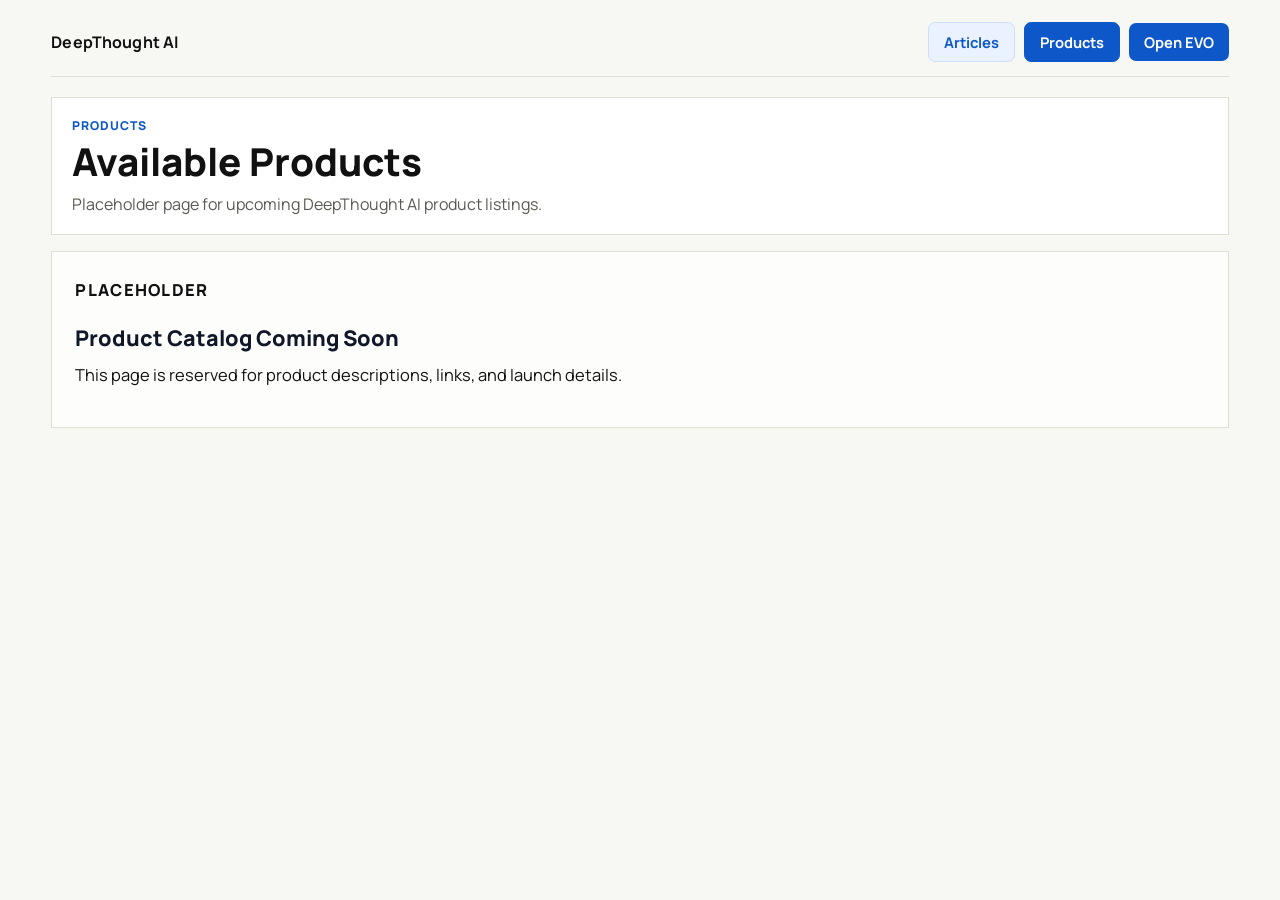
==== products.html @ 1ab774c2 "Split products into separate page" ====
<!DOCTYPE html>
<html lang="en">
<head>
  <meta charset="UTF-8" />
  <meta name="viewport" content="width=device-width, initial-scale=1.0" />
  <title>Available Products</title>
  <meta name="description" content="DeepThought AI product placeholders." />

  <link rel="preconnect" href="https://fonts.googleapis.com" />
  <link rel="preconnect" href="https://fonts.gstatic.com" crossorigin />
  <link href="https://fonts.googleapis.com/css2?family=Manrope:wght@400;600;700;800&family=Space+Grotesk:wght@500;700&display=swap" rel="stylesheet" />

  <link rel="stylesheet" href="styles.css?v=20260308g" />
</head>
<body>
  <div class="bg-orb bg-orb-a" aria-hidden="true"></div>
  <div class="bg-orb bg-orb-b" aria-hidden="true"></div>

  <header class="site-header">
    <div class="brand">DeepThought AI</div>
    <div class="header-actions">
      <a class="nav-chip" href="index.html">Articles</a>
      <a class="nav-chip nav-chip-active" href="products.html">Products</a>
      <a class="open-evo" href="https://deepthoughtai-evo-frontend.hf.space" target="_blank" rel="noopener noreferrer">Open EVO</a>
    </div>
  </header>

  <main class="page-shell">
    <section class="hero-card">
      <p class="eyebrow">Products</p>
      <h1>Available Products</h1>
      <p class="sub">Placeholder page for upcoming DeepThought AI product listings.</p>
    </section>

    <section class="content-single">
      <article class="paper-card">
        <p class="article-kicker">Placeholder</p>
        <h2 class="section-title">Product Catalog Coming Soon</h2>
        <p class="sub">This page is reserved for product descriptions, links, and launch details.</p>
      </article>
    </section>
  </main>
</body>
</html>
---- styles.css ----
:root {
  --bg: #f7f7f4;
  --surface: #ffffff;
  --surface-2: #fdfdfb;
  --text: #111111;
  --muted: #5a5a54;
  --line: #dfdfd6;
  --accent: #0d57c9;
  --accent-soft: #eaf1ff;
}

* {
  box-sizing: border-box;
}

html {
  scroll-behavior: smooth;
}

body {
  margin: 0;
  color: var(--text);
  font-family: "Manrope", sans-serif;
  background: var(--bg);
  min-height: 100vh;
}

.bg-orb,
.bg-orb-a,
.bg-orb-b {
  display: none;
}

.site-header {
  width: min(1180px, 92vw);
  margin: 0 auto;
  padding: 1.4rem 0 0.9rem;
  display: flex;
  justify-content: space-between;
  align-items: center;
  gap: 1rem;
  border-bottom: 1px solid var(--line);
}

.brand {
  font-weight: 700;
  letter-spacing: 0.01em;
}

.header-actions {
  display: flex;
  align-items: center;
  gap: 0.6rem;
  flex-wrap: wrap;
  justify-content: flex-end;
}

.nav-chip,
.open-evo {
  text-decoration: none;
  font-weight: 700;
  padding: 0.55rem 0.92rem;
  border-radius: 0.45rem;
  font-size: 0.92rem;
}

.nav-chip {
  color: var(--accent);
  background: var(--accent-soft);
  border: 1px solid #cddcff;
}

.nav-chip-active {
  color: #ffffff;
  background: var(--accent);
  border-color: var(--accent);
}

.open-evo {
  color: #ffffff;
  background: var(--accent);
}

.page-shell {
  width: min(1180px, 92vw);
  margin: 0 auto;
  padding: 1.2rem 0 2.4rem;
  display: grid;
  gap: 1rem;
}

.content-single {
  display: grid;
}

.hero-card,
.paper-card,
.article-nav-card {
  background: var(--surface);
  border: 1px solid var(--line);
  box-shadow: none;
}

.hero-card {
  padding: 1.2rem 1.25rem;
}

.eyebrow,
.article-kicker,
.article-nav-label {
  margin: 0;
  color: var(--accent);
  font-size: 0.76rem;
  font-weight: 800;
  letter-spacing: 0.08em;
  text-transform: uppercase;
}

h1 {
  margin: 0.35rem 0 0;
  font-weight: 800;
  font-size: clamp(1.7rem, 3vw, 2.5rem);
  line-height: 1.2;
}

.section-title {
  margin: 0.35rem 0 0;
  font-weight: 800;
  font-size: clamp(1.35rem, 2.4vw, 2rem);
  line-height: 1.2;
}

.sub {
  margin: 0.48rem 0 0;
  color: var(--muted);
  max-width: 56rem;
}

.sub code {
  font-family: inherit;
}

.content-grid {
  display: grid;
  grid-template-columns: 260px minmax(0, 1fr);
  gap: 1rem;
  align-items: start;
}

.article-nav-card {
  padding: 1rem;
  position: sticky;
  top: 1rem;
}

.article-nav-head {
  margin-bottom: 0.85rem;
}

.article-nav-copy {
  margin: 0.35rem 0 0;
  color: var(--muted);
  font-size: 0.94rem;
  line-height: 1.55;
}

.article-nav {
  display: grid;
  gap: 0.7rem;
}

.article-link {
  display: grid;
  gap: 0.28rem;
  padding: 0.8rem 0.85rem;
  border: 1px solid var(--line);
  color: inherit;
  text-decoration: none;
  background: var(--surface-2);
  transition: border-color 0.15s ease, background 0.15s ease;
}

.article-link:hover,
.article-link:focus-visible {
  border-color: var(--accent);
  background: var(--accent-soft);
  outline: none;
}

.article-link-title {
  font-size: 0.95rem;
  font-weight: 700;
  line-height: 1.4;
}

.article-link-copy {
  color: var(--muted);
  font-size: 0.86rem;
  line-height: 1.5;
}

.paper-stack {
  display: grid;
  gap: 1rem;
}

.paper-card {
  padding: clamp(1rem, 1.8vw, 1.5rem);
  background: var(--surface-2);
}

.article-title {
  margin: 0.35rem 0 1rem;
  font-size: clamp(1.35rem, 2.4vw, 2rem);
  line-height: 1.2;
}

.loading {
  margin: 0;
  color: var(--muted);
}

.paper-card h1,
.paper-card h2,
.paper-card h3,
.paper-card h4 {
  font-family: "Manrope", sans-serif;
  margin: 1.2rem 0 0.55rem;
  line-height: 1.25;
  color: #0f1728;
}

.paper-card h1 {
  font-size: 1.75rem;
}

.paper-card h2 {
  font-size: 1.35rem;
}

.paper-card h3 {
  font-size: 1.12rem;
}

.paper-card h4 {
  font-size: 1rem;
}

.paper-card p {
  margin: 0 0 0.92rem;
  color: #111111;
  line-height: 1.8;
  font-size: 1.03rem;
}

.paper-card strong,
.paper-card em,
.paper-card blockquote,
.paper-card table,
.paper-card th,
.paper-card td {
  font-family: inherit;
}

.paper-card ul,
.paper-card ol {
  margin: 0.2rem 0 1rem 1.45rem;
  padding: 0;
  color: #111111;
}

.paper-card li {
  margin: 0 0 0.45rem;
  line-height: 1.7;
}

.paper-card pre {
  margin: 0.9rem 0 1rem;
  border: 1px solid #e4e4e4;
  background: #f8f8f8;
  padding: 0.8rem 0.9rem;
  overflow-x: auto;
}

.paper-card code {
  font-family: ui-monospace, SFMono-Regular, Menlo, Consolas, "Liberation Mono", monospace;
}

.paper-card p code,
.paper-card li code {
  background: #f5f5f5;
  border: 1px solid #e3e3e3;
  border-radius: 4px;
  padding: 0.1rem 0.3rem;
}

.paper-card table {
  width: 100%;
  border-collapse: collapse;
  margin: 0.5rem 0 1rem;
}

.paper-card th,
.paper-card td {
  border: 1px solid var(--line);
  padding: 0.65rem 0.7rem;
  text-align: left;
  vertical-align: top;
}

.paper-card blockquote {
  margin: 0.8rem 0 1rem;
  padding: 0.1rem 0 0.1rem 1rem;
  border-left: 3px solid var(--line);
  color: var(--muted);
}

@media (max-width: 900px) {
  .site-header,
  .page-shell {
    width: 95vw;
  }

  .site-header {
    align-items: flex-start;
    flex-direction: column;
  }

  .content-grid {
    grid-template-columns: 1fr;
  }

  .article-nav-card {
    position: static;
  }

  .header-actions {
    justify-content: flex-start;
  }
}
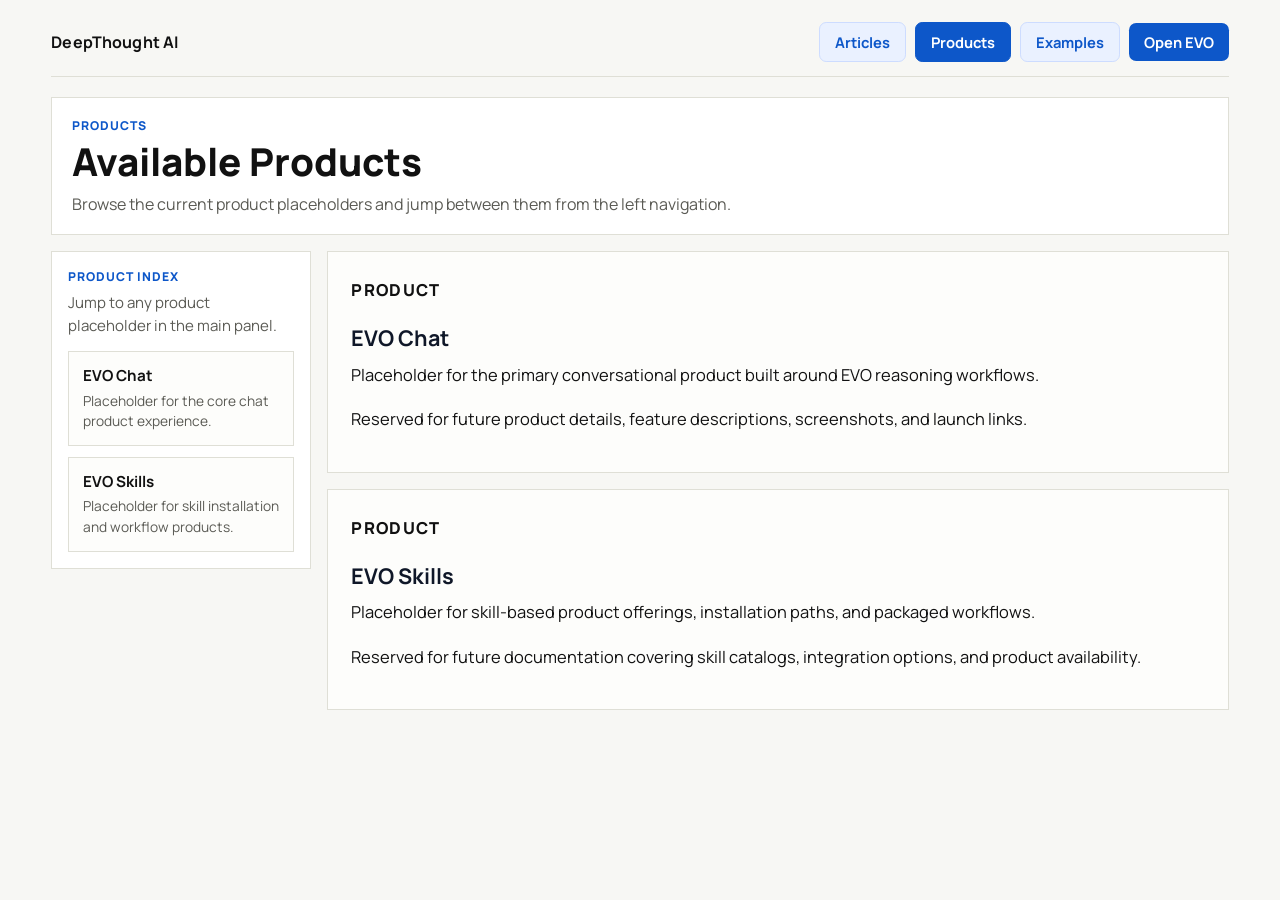
==== commit 07fc48a9: "Add product index placeholders" ====
--- a/products.html
+++ b/products.html
@@ -10,7 +10,7 @@
   <link rel="preconnect" href="https://fonts.gstatic.com" crossorigin />
   <link href="https://fonts.googleapis.com/css2?family=Manrope:wght@400;600;700;800&family=Space+Grotesk:wght@500;700&display=swap" rel="stylesheet" />
 
-  <link rel="stylesheet" href="styles.css?v=20260308g" />
+  <link rel="stylesheet" href="styles.css?v=20260308h" />
 </head>
 <body>
   <div class="bg-orb bg-orb-a" aria-hidden="true"></div>
@@ -21,23 +21,51 @@
     <div class="header-actions">
       <a class="nav-chip" href="index.html">Articles</a>
       <a class="nav-chip nav-chip-active" href="products.html">Products</a>
+      <a class="nav-chip" href="examples.html">Examples</a>
       <a class="open-evo" href="https://deepthoughtai-evo-frontend.hf.space" target="_blank" rel="noopener noreferrer">Open EVO</a>
     </div>
   </header>
 
   <main class="page-shell">
-    <section class="hero-card">
+    <section id="products-home" class="hero-card">
       <p class="eyebrow">Products</p>
       <h1>Available Products</h1>
-      <p class="sub">Placeholder page for upcoming DeepThought AI product listings.</p>
+      <p class="sub">Browse the current product placeholders and jump between them from the left navigation.</p>
     </section>
 
-    <section class="content-single">
-      <article class="paper-card">
-        <p class="article-kicker">Placeholder</p>
-        <h2 class="section-title">Product Catalog Coming Soon</h2>
-        <p class="sub">This page is reserved for product descriptions, links, and launch details.</p>
-      </article>
+    <section class="content-grid">
+      <aside class="article-nav-card">
+        <div class="article-nav-head">
+          <p class="article-nav-label">Product Index</p>
+          <p class="article-nav-copy">Jump to any product placeholder in the main panel.</p>
+        </div>
+        <nav class="article-nav" aria-label="Product navigation">
+          <a class="article-link" href="#evo-chat">
+            <span class="article-link-title">EVO Chat</span>
+            <span class="article-link-copy">Placeholder for the core chat product experience.</span>
+          </a>
+          <a class="article-link" href="#evo-skills">
+            <span class="article-link-title">EVO Skills</span>
+            <span class="article-link-copy">Placeholder for skill installation and workflow products.</span>
+          </a>
+        </nav>
+      </aside>
+
+      <section class="paper-stack" aria-live="polite">
+        <article id="evo-chat" class="paper-card article-section">
+          <p class="article-kicker">Product</p>
+          <h2 class="article-title">EVO Chat</h2>
+          <p class="sub">Placeholder for the primary conversational product built around EVO reasoning workflows.</p>
+          <p>Reserved for future product details, feature descriptions, screenshots, and launch links.</p>
+        </article>
+
+        <article id="evo-skills" class="paper-card article-section">
+          <p class="article-kicker">Product</p>
+          <h2 class="article-title">EVO Skills</h2>
+          <p class="sub">Placeholder for skill-based product offerings, installation paths, and packaged workflows.</p>
+          <p>Reserved for future documentation covering skill catalogs, integration options, and product availability.</p>
+        </article>
+      </section>
     </section>
   </main>
 </body>
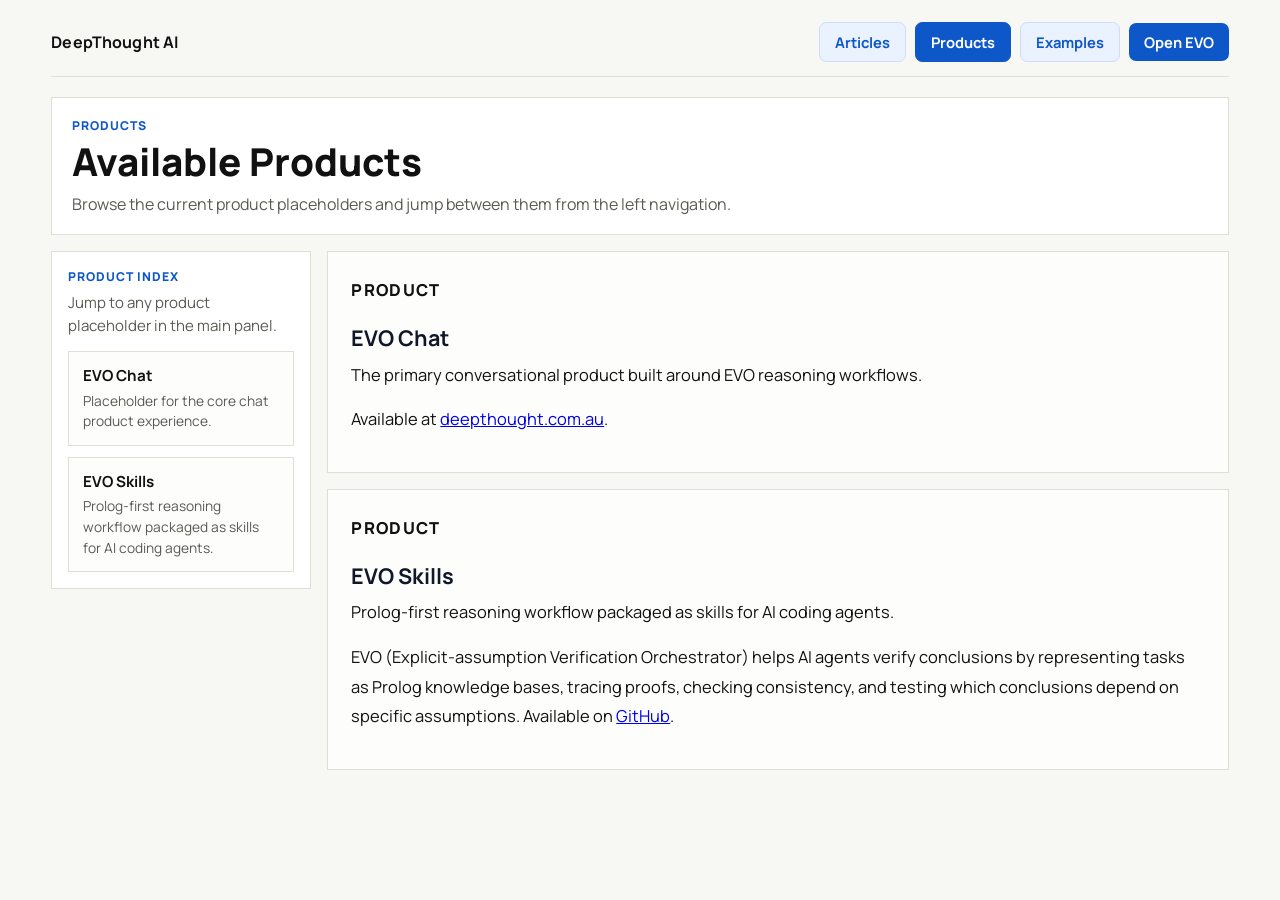
==== commit 364c83e3: "Update product pages with live links for EVO Chat and EVO Skills Co-Authored-By: Claude Opus 4.7 <no" ====
--- a/products.html
+++ b/products.html
@@ -46,7 +46,7 @@
           </a>
           <a class="article-link" href="#evo-skills">
             <span class="article-link-title">EVO Skills</span>
-            <span class="article-link-copy">Placeholder for skill installation and workflow products.</span>
+            <span class="article-link-copy">Prolog-first reasoning workflow packaged as skills for AI coding agents.</span>
           </a>
         </nav>
       </aside>
@@ -55,15 +55,22 @@
         <article id="evo-chat" class="paper-card article-section">
           <p class="article-kicker">Product</p>
           <h2 class="article-title">EVO Chat</h2>
-          <p class="sub">Placeholder for the primary conversational product built around EVO reasoning workflows.</p>
-          <p>Reserved for future product details, feature descriptions, screenshots, and launch links.</p>
+          <p class="sub">The primary conversational product built around EVO reasoning workflows.</p>
+          <p>
+            Available at <a href="https://www.deepthought.com.au/" target="_blank" rel="noopener noreferrer">deepthought.com.au</a>.
+          </p>
         </article>
 
         <article id="evo-skills" class="paper-card article-section">
           <p class="article-kicker">Product</p>
           <h2 class="article-title">EVO Skills</h2>
-          <p class="sub">Placeholder for skill-based product offerings, installation paths, and packaged workflows.</p>
-          <p>Reserved for future documentation covering skill catalogs, integration options, and product availability.</p>
+          <p class="sub">Prolog-first reasoning workflow packaged as skills for AI coding agents.</p>
+          <p>
+            EVO (Explicit-assumption Verification Orchestrator) helps AI agents verify
+            conclusions by representing tasks as Prolog knowledge bases, tracing proofs,
+            checking consistency, and testing which conclusions depend on specific assumptions.
+            Available on <a href="https://github.com/machinelearning2014/evo" target="_blank" rel="noopener noreferrer">GitHub</a>.
+          </p>
         </article>
       </section>
     </section>
